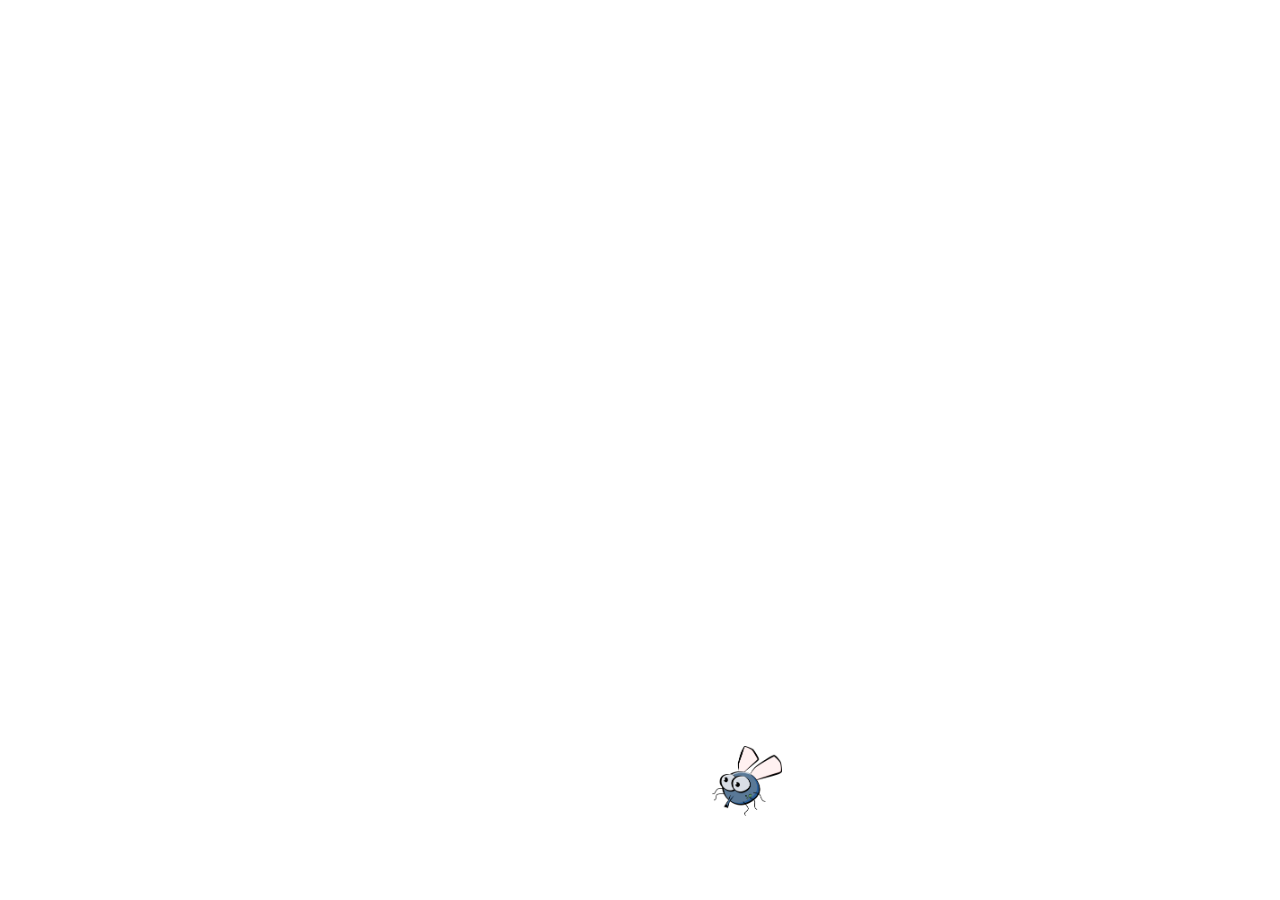
==== app.html @ 07eb203f "Começo do game Mata-Mosquito" ====
<!DOCTYPE html>
<html lang="en">
<head>
    <meta charset="UTF-8">
    <link rel="stylesheet" href="./style.css">
    <meta http-equiv="X-UA-Compatible" content="IE=edge">
    <meta name="viewport" content="width=device-width, initial-scale=1.0">
    <title>Document</title>
</head>
<body>

</body>
<script src="./jogo.js"></script>
</html>
---- style.css ----
.mosquito1{
    width: 40px;
    height: 40px;
}

.mosquito2{
    width: 70px;
    height: 70px;
}

.mosquito3{
    width: 110px;
    height: 110px;
}
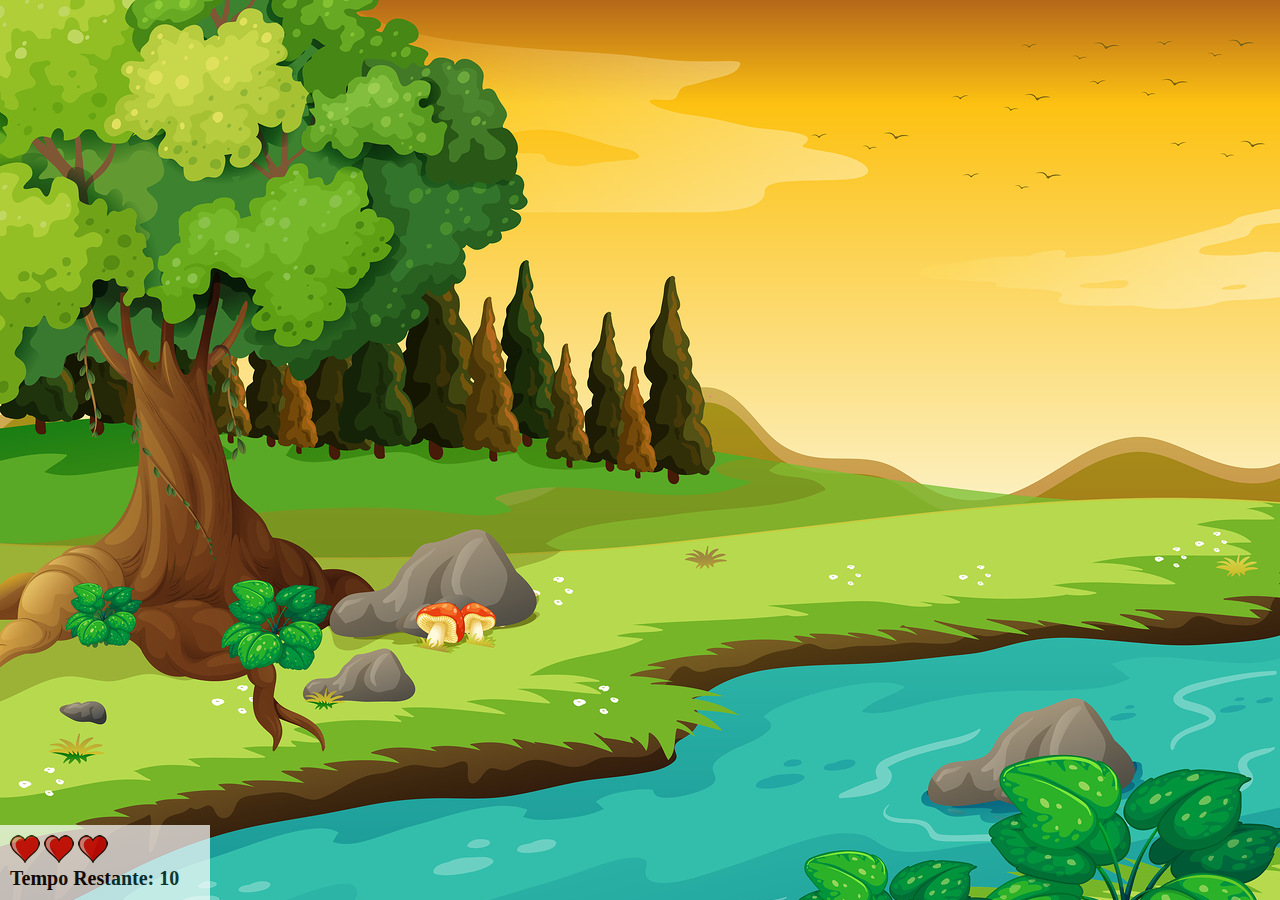
==== commit 967767ef: "Parte logica quase completa, ultimas etapas do app" ====
--- a/app.html
+++ b/app.html
@@ -1,14 +1,31 @@
 <!DOCTYPE html>
-<html lang="en">
-<head>
-    <meta charset="UTF-8">
-    <link rel="stylesheet" href="./style.css">
-    <meta http-equiv="X-UA-Compatible" content="IE=edge">
-    <meta name="viewport" content="width=device-width, initial-scale=1.0">
-    <title>Document</title>
-</head>
-<body>
+<html>
+	<head>
+		<title>App Mata-Mosquito</title>
 
-</body>
-<script src="./jogo.js"></script>
+		<link rel="stylesheet" href="./style.css" />
+		<script src="./jogo.js"></script>
+	</head>
+	<body onresize="ajustaTamanhoPalcoJogo()">
+            <div class="painel">
+                <div class="vidas">
+                    <img id="v1" src="./imagens/coracao_cheio.png" alt="">
+                    <img id="v2" src="./imagens/coracao_cheio.png" alt="">
+                    <img id="v3" src="./imagens/coracao_cheio.png" alt="">
+
+                </div>
+                <div class="cronometro">
+                    Tempo Restante: <span id="cronometro"></span>
+                </div>
+            </div>
+
+
+		<script>
+            document.getElementById('cronometro').innerHTML = tempo;
+
+			setInterval(function() { 
+				posicaoRandomica()
+			}, 1000)
+		</script>
+	</body>
 </html>--- a/style.css
+++ b/style.css
@@ -1,14 +1,50 @@
-.mosquito1{
-    width: 40px;
-    height: 40px;
+body{
+    background-image: url(./imagens/bg.jpg);
+    background-repeat: no-repeat;
+    background-size: cover;
 }
 
-.mosquito2{
-    width: 70px;
-    height: 70px;
+.mosquito1 {
+	width: 70px;
+	height: 70px;
 }
 
-.mosquito3{
-    width: 110px;
-    height: 110px;
-}+.mosquito2 {
+	width: 90px;
+	height: 90px;
+}
+
+.mosquito3 {
+	width: 120px;
+	height: 120px;
+}
+
+.ladoA {
+	transform: scaleX(1);
+}
+
+.ladoB {
+	transform: scaleX(-1);
+}
+
+.painel{
+    left: 0px;
+    position: absolute;
+    width: 190px;
+    padding: 10px;
+    bottom: 0px;
+    background-color: #fff;
+    border-top: solid qpx #fff;
+    opacity: 0.7;
+}
+
+.vidas{
+    float: left;
+}
+
+.cronometro{
+    float: left;
+    font-size: 20px;
+    font-weight: 900;
+}
+
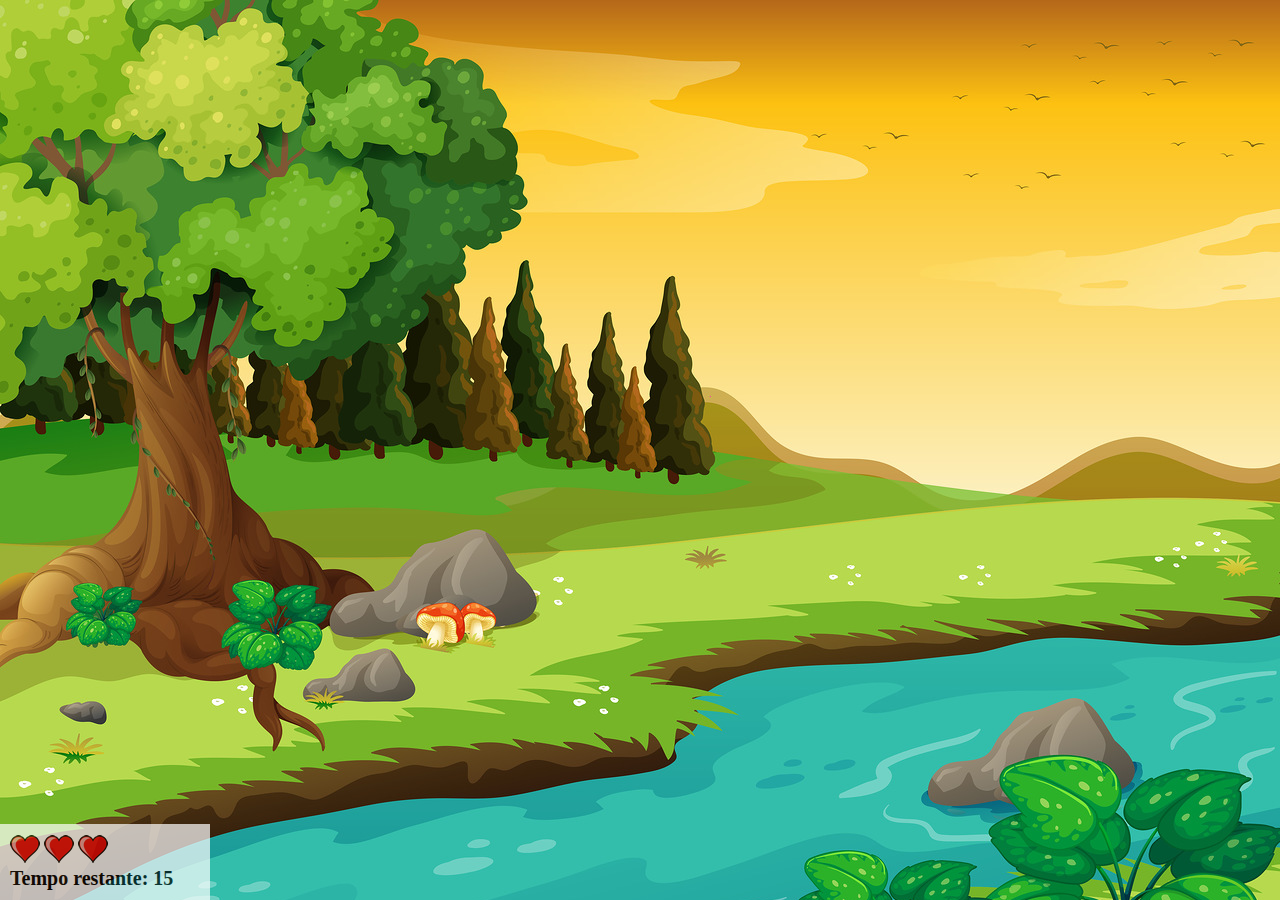
==== commit e7d97941: "Kogo concluido" ====
--- a/app.html
+++ b/app.html
@@ -1,31 +1,29 @@
 <!DOCTYPE html>
 <html>
 	<head>
-		<title>App Mata-Mosquito</title>
-
-		<link rel="stylesheet" href="./style.css" />
+		<title></title>
+		<meta charset="UTF-8" />
+		<link rel="stylesheet" href="./estilo.css" />
 		<script src="./jogo.js"></script>
 	</head>
 	<body onresize="ajustaTamanhoPalcoJogo()">
-            <div class="painel">
-                <div class="vidas">
-                    <img id="v1" src="./imagens/coracao_cheio.png" alt="">
-                    <img id="v2" src="./imagens/coracao_cheio.png" alt="">
-                    <img id="v3" src="./imagens/coracao_cheio.png" alt="">
 
-                </div>
-                <div class="cronometro">
-                    Tempo Restante: <span id="cronometro"></span>
-                </div>
-            </div>
+		<div class="painel">
+			<div class="vidas">
+				<img id="v1" src="./imagens/coracao_cheio.png" />
+				<img id="v2" src="./imagens/coracao_cheio.png" />
+				<img id="v3" src="./imagens/coracao_cheio.png" />
+			</div>
 
+			<div class="cronometro">Tempo restante: <span id="cronometro"></span></div>
+		</div>
 
 		<script>
-            document.getElementById('cronometro').innerHTML = tempo;
+			document.getElementById('cronometro').innerHTML = tempo
 
-			setInterval(function() { 
+			var criaMosca = setInterval(function() { 
 				posicaoRandomica()
-			}, 1000)
+			}, criaMosquitoTempo)
 		</script>
 	</body>
 </html>--- a/estilo.css
+++ b/estilo.css
@@ -0,0 +1,53 @@
+html {
+	cursor: url(./imagens/mata_mosca.png) 30 30, auto;
+}
+
+body {
+	background-image: url(./imagens/bg.jpg);
+	background-repeat: no-repeat;
+	background-size: 100%;
+}
+
+.mosquito1 {
+	width: 50px;
+	height: 50px;
+}
+
+.mosquito2 {
+	width: 70px;
+	height: 70px;
+}
+
+.mosquito3 {
+	width: 90px;
+	height: 90px;
+}
+
+.ladoA {
+	transform: scaleX(1);
+}
+
+.ladoB {
+	transform: scaleX(-1);
+}
+
+.painel {
+	position: absolute;
+	width: 190px;
+	padding: 10px;
+	left: 0px;
+	bottom: 0px;
+	border-top:solid 1px #fff;
+	background-color: #fff;
+	opacity: 0.7
+}
+
+.vidas {
+	float: left;
+}
+
+.cronometro {
+	float: left;
+	font-size: 20px;
+	font-weight: bold;
+}